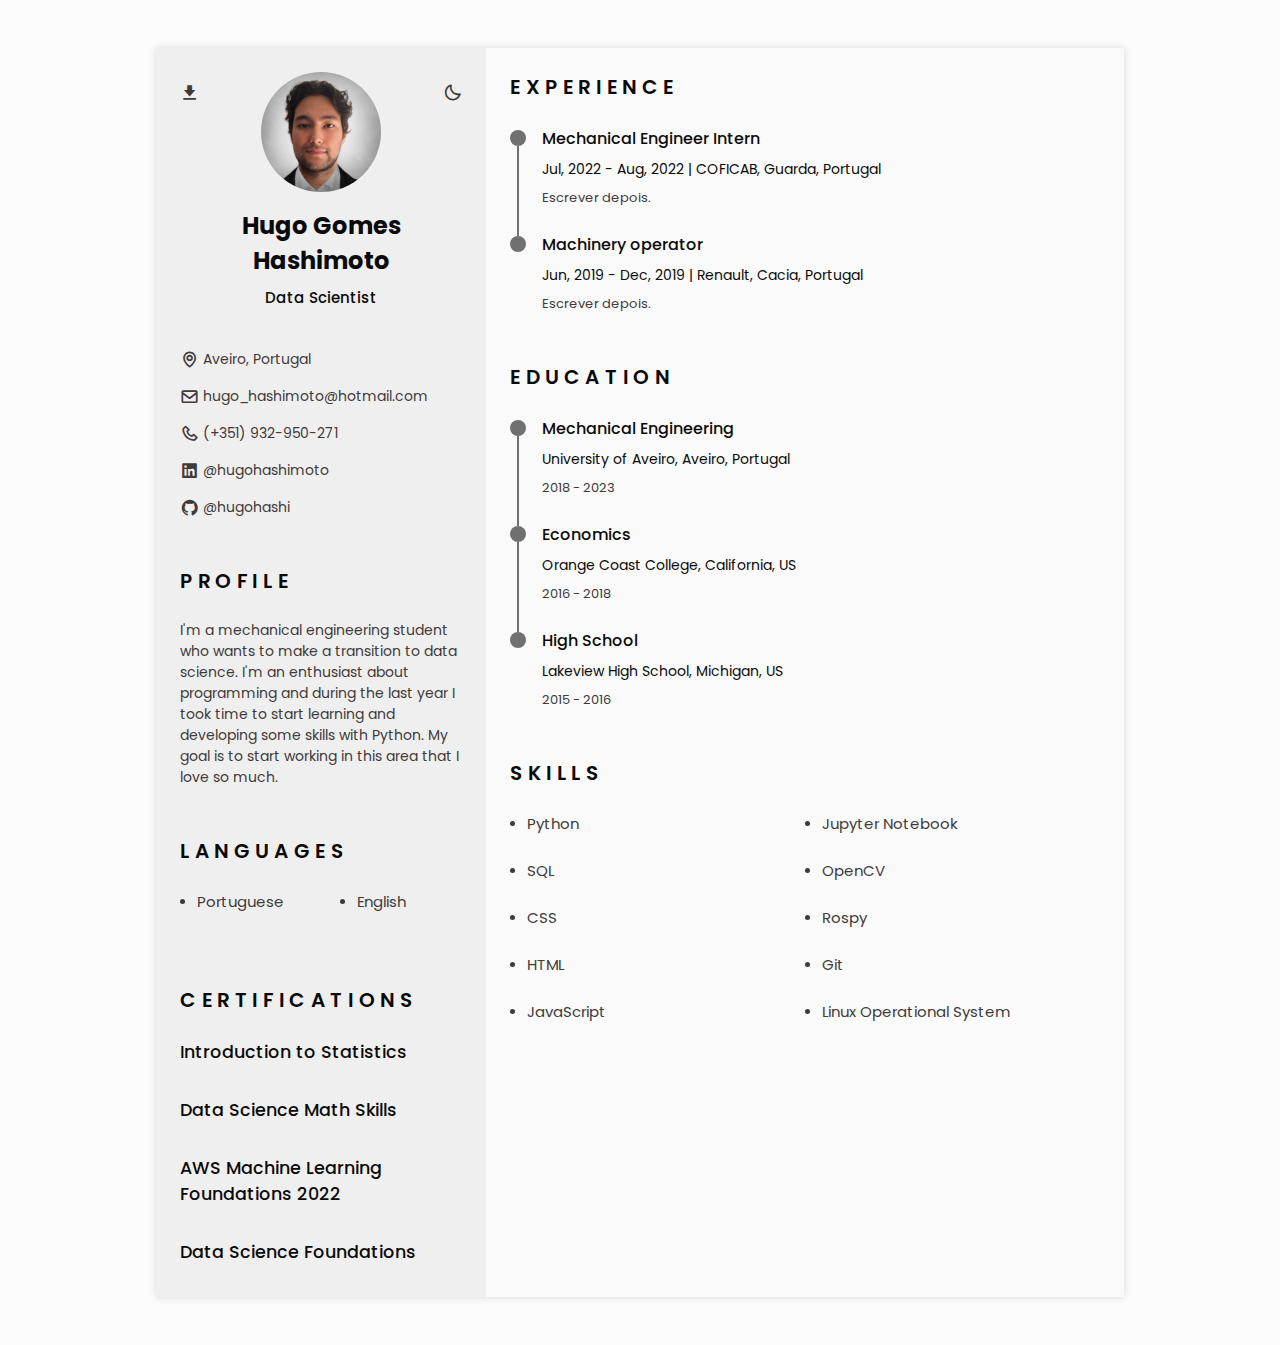
==== index.html @ fda20ef0 "." ====
<!DOCTYPE html>
    <html lang="en">

    <head>
        <meta charset="UTF-8">
        <meta http-equiv="X-UA-Compatible" content="IE=edge">
        <meta name="viewport" content="width=device-width, initial-scale=1.0">
        <title> Currículo Web </title>

        <!-- Icons -->
        <link rel="stylesheet" href="https://cdn.jsdelivr.net/npm/boxicons@latest/css/boxicons.min.css">

        <!-- CSS -->
        <link rel="stylesheet" href="projeto_final.css">

        <!-- Scroll Top -->
        <a href="#" class="scroll_top" id="scroll-top">
            <i class='bx bxs-up-arrow-alt scroll_top_icon'></i>
        </a>
    </head>

    <body>

        <!-- Menu -->
        <header class="l-header" id="header">
            <nav class="nav bd-container">
                <a href="#" class="nav_logo"> Hugo Hashimoto </a>

                <div class="nav_menu" id="nav-menu">
                    <ul class="nav_list">
                        <li class="nav_item">
                            <a href="#home" class="nav_link active-link">
                                <i class='bx bx-home nav_icon'></i> Home
                            </a>
                        </li>

                        <li class="nav_item">
                            <a href="#profile" class="nav_link">
                                <i class='bx bx-user nav_icon'></i> Profile
                            </a>
                        </li>

                        <li class="nav_item">
                            <a href="#certifications" class="nav_link">
                                <i class='bx bx-award nav_icon'></i> Certifications
                            </a>
                        </li>

                        <li class="nav_item">
                            <a href="#experience" class="nav_link">
                                <i class='bx bx-briefcase nav_icon'></i> Experience
                            </a>
                        </li>

                        <li class="nav_item">
                            <a href="#education" class="nav_link">
                                <i class='bx bx-book nav_icon'></i> Education
                            </a>
                        </li>

                        <li class="nav_item">
                            <a href="#skills" class="nav_link">
                                <i class='bx bx-receipt nav_icon'></i> Skills
                            </a>
                        </li>
                    </ul>
                </div>

                <div class="nav_toggle" id="nav-toggle">
                    <i class='bx bx-grid-alt'></i>
                </div>

            </nav>
        </header>

        <main class="main bd-container">

            <!-- Everything in this div will be printed out in the PDF -->
            <div class="resume" id="area-cv">
                <div class="resume_left">

                    <!-- Home -->
                    <section class="home" id="home">
                        <div class="home_container section bd-grid">
                            <div class="home_data bd-grid">
                                <img src="foto_para_curriculo.jpeg" alt="" class="home_img">

                                <h1 class="home_title"> <b> Hugo Gomes Hashimoto </b> </h1>
                                <h3 class="home_profession"> Data Scientist </h3>

                                <!-- Button to generate and download the pdf -->
                                <div>
                                    <a download="" href="Hugo_Hashimoto_CV.pdf" class="home_button-movil"> Download </a>
                                </div>
                            </div>

                            <div class="home_address bd-grid">
                                <span class="home_information">
                                    <i class="bx bx-map home_icon"></i> Aveiro, Portugal
                                </span>

                                <span class="home_information">
                                    <i class="bx bx-envelope home_icon"></i> hugo_hashimoto@hotmail.com
                                </span>

                                <span class="home_information">
                                    <i class="bx bx-phone home_icon"></i> (+351) 932-950-271
                                </span>

                                <div class="social_container bd-grid">
                                    <a href="https://pt.linkedin.com/in/hugohashimoto" target="_blank" class="social_link">
                                        <i class="bx bxl-linkedin-square home_icon"></i> @hugohashimoto
                                    </a>
                                
                                    <a href="https://github.com/hugohashi" target="_blank" class="social_link">
                                        <i class='bx bxl-github home_icon'></i> @hugohashi
                                    </a>
                                </div>
                            </div>
                        </div>

                        <!-- Button to change the theme -->
                        <i class='bx bx-moon change-theme' title="Theme" id="theme-button"></i>

                        <!-- Button to generate and download the pdf -->
                        <i class='bx bxs-download generate-pdf' title="Generate PDF" id="resume-button"></i>
                    </section>

                    <!-- Profile -->
                    <section class="profile section" id="profile">
                        <h2 class="section-title"> Profile </h2>
                        <p class="profile_description"> I'm a mechanical engineering student who wants to make a transition to data science. I'm an enthusiast about programming and during the last year I took time to start learning and developing some skills with Python. My goal is to start working in this area that I love so much. </p>
                    </section>

                    <!-- Languages -->
                    <section class="languages section">
                        <h2 class="section-title"> Languages </h2>

                        <div class="languages_container">
                            <ul class="languages_content bd-grid">

                                <li class="languages_name">
                                    <span class="languages_circle"></span> Portuguese
                                </li>

                                <li class="languages_name">
                                    <span class="languages_circle"></span> English
                                </li>

                            </ul>
                        </div>
                    </section>

                    <!-- Certifications -->
                    <section class="certifications section" id="certifications">
                        <h2 class="section-title"> Certifications </h2>

                        <div class="certification_container bd-grid">
                            <div class="certification_content">
                                <a href="https://www.coursera.org/verify/58YFFW3BQ2H9" target="_blank" class="certification_title"> <h3> Introduction to Statistics </h3>
                                </a>
                            </div>

                            <div class="certification_content">
                                <a href="https://coursera.org/verify/W9L5TCE5L8Y8" target="_blank" class="certification_title"> <h3> Data Science Math Skills </h3>
                                </a>
                            </div>

                            <div class="certification_content">
                                <a href="https://graduation.udacity.com/api/graduation/certificate/9ACMGPGZ/download" target="_blank" class="certification_title"> <h3> AWS Machine Learning Foundations 2022 </h3>
                                </a>
                            </div>

                            <div class="certification_content">
                                <a href="https://verify.mygreatlearning.com/verify/LLTMLAAK" target="_blank" class="certification_title"> <h3> Data Science Foundations </h3>
                                </a>
                            </div>
                        </div>
                    </section>
                </div>

                <div class="resume_right">

                    <!-- Experience -->
                    <section class="experience section" id="experience">
                        <h2 class="section-title"> Experience </h2>

                        <div class="experience_container bd-grid">
                            <div class="experience_content">
                                <div class="experience_time">
                                    <span class="experience_rounder"></span>
                                    <span class="experience_line"></span>
                                </div>
                                <div class="experience_data bd-grid">
                                    <h3 class="experience_title"> Mechanical Engineer Intern </h3>
                                    <span class="experience_company"> Jul, 2022 - Aug, 2022 | COFICAB, Guarda, Portugal </span>
                                    <p class="experience_description"> Escrever depois. </p>
                                </div>
                            </div>

                            <div class="experience_content">
                                <div class="experience_time">
                                    <span class="experience_rounder"></span>
                                    <!-- <span class="experience_line"></span> -->
                                </div>
                                <div class="experience_data bd-grid">
                                    <h3 class="experience_title"> Machinery operator </h3>
                                    <span class="experience_company"> Jun, 2019 - Dec, 2019 | Renault, Cacia, Portugal</span>
                                    <p class="experience_description"> Escrever depois. </p>
                                </div>
                            </div>                            
                        </div>
                    </section>

                    <!-- Education -->
                    <section class="education section" id="education">
                        <h2 class="section-title"> Education </h2>

                        <div class="education_container bd-grid">
                            <div class="education_content">
                                <div class="education_time">
                                    <span class="education_rounder"></span>
                                    <span class="education_line"></span>
                                </div>

                                <div class="education_data bd-grid">
                                    <h3 class="education_title"> Mechanical Engineering </h3>
                                    <span class="education_studies"> University of Aveiro, Aveiro, Portugal</span>
                                    <span class="education_year"> 2018 - 2023</span>
                                </div>
                            </div>

                            <div class="education_content">
                                <div class="education_time">
                                    <span class="education_rounder"></span>
                                    <span class="education_line"></span>
                                </div>

                                <div class="education_data bd-grid">
                                    <h3 class="education_title"> Economics </h3>
                                    <span class="education_studies"> Orange Coast College, California, US</span>
                                    <span class="education_year"> 2016 - 2018</span>
                                </div>
                            </div>

                            <div class="education_content">
                                <div class="education_time">
                                    <span class="education_rounder"></span>
                                    <!-- <span class="education_line"></span> -->
                                </div>

                                <div class="education_data bd-grid">
                                    <h3 class="education_title"> High School</h3>
                                    <span class="education_studies"> Lakeview High School, Michigan, US</span>
                                    <span class="education_year"> 2015 - 2016</span>
                                </div>
                            </div>
                        </div>
                    </section>

                    <!-- Skills -->
                    <section class="skills section" id="skills">
                        <h2 class="section-title"> Skills </h2>

                        <div class="skills_content bd-grid">
                            <ul class="skills_data">

                                <li class="skills_name">
                                    <span class="skills_circle"></span> Python
                                </li>

                                <li class="skills_name">
                                    <span class="skills_circle"></span> SQL
                                </li>

                                <li class="skills_name">
                                    <span class="skills_circle"></span> CSS
                                </li>

                                <li class="skills_name">
                                    <span class="skills_circle"></span> HTML
                                </li>

                                <li class="skills_name">
                                    <span class="skills_circle"></span> JavaScript
                                </li>
                            </ul>

                            <ul class="skills_data">
                                <li class="skills_name">
                                    <span class="skills_circle"></span> Jupyter Notebook
                                </li>

                                <li class="skills_name">
                                    <span class="skills_circle"></span> OpenCV
                                </li>

                                <li class="skills_name">
                                    <span class="skills_circle"></span> Rospy
                                </li>

                                <li class="skills_name">
                                    <span class="skills_circle"></span> Git
                                </li>

                                <li class="skills_name">
                                    <span class="skills_circle"></span> Linux Operational System
                                </li>
                            </ul>
                        </div>
                    </section>                    
                </div>
            </div>        
        </main>
                <!-- HTML2PDF -->
                <script src="html2pdf.js"></script>

                <!-- JavaScript -->
                <script src = "projeto_final.js"> </script>
    </body>
</html>
---- projeto_final.css ----
/* Google fonts */
@import url('https://fonts.googleapis.com/css2?family=Poppins:wght@400;500;600&display=swap');

/* CSS variables */
:root {
  --header-height: 3rem;

  /* Colors */
  --title-color: #0B0A0A;
  --text-color: #403A3A;
  --text-color-light: #707070;
  --container-color: #FAFAFA;
  --container-color-alt: #F0EFEF;
  --body-color: #FCFCFC;

  /* Font and size */
  --body-font: 'Poppins', sans-serif;
  --h1-font-size: 1.5rem;
  --h2-font-size: 1.25rem;
  --h3-font-size: 1rem;
  --normal-font-size: .938rem;
  --small-font-size: .875rem;
  --smaller-font-size: .813rem;

  /* Font weight */
  --font-medium: 500;
  --font-semi-bold: 600;

  /* Margins */
  --mb-1: .5rem;
  --mb-2: 1rem;
  --mb-3: 1.5rem;

  /* z index */
  --z-tooltip: 10;
  --z-fixed: 100;
}

/* Base */
*,::before,::after{
  box-sizing: border-box;
}

html{
  scroll-behavior: smooth;
}

/* Dark theme */
body.dark-theme{
  --title-color: #f2f2f2;
  --text-color: #bfbfbf;
  --container-color: #212121;
  --container-color-alt: #181616;
  --body-color: #2b2b2b;
}

/* Button dark/light */
.change-theme{
  position: absolute;
  right: 0;
  top: 2.2rem;
  display: flex;
  color: var(--text-color);
  font-size: 1.2rem;
  cursor: pointer;
}

/* Font size variables to scale cv */
body.scale-cv{
  --h1-font-size: .938rem;
  --h2-font-size: .938rem;
  --h3-font-size: .875rem;
  --normal-font-size: .813rem;
  --small-font-size: .75rem;
  --smaller-font-size: .688rem;
}

/* Generate PDF button */
.generate-pdf{
  display: none;
  position: absolute;
  top: 2.2rem;
  left: 0;
  font-size: 1.2rem;
  color: var(--text-color);
  cursor: pointer;
}

.generate-pdf:hover{
  color: var(--title-color);
}

/* Classes modified to reduce size and print on A4 sheet */
.scale-cv .change-theme, .scale-cv .generate-pdf{
  display: none;
}

.scale-cv .bd-container{
  max-width: 595px;
}

.scale-cv .section{
  padding: 1.5rem 0 0.8rem;
}

.scale-cv .section-title{
  margin-bottom: .75rem;
}

.scale-cv .resume_left, .scale-cv .resume_right{
  padding: 0 1rem;
}

.scale-cv .home_img{
  width: 90px;
  height: 90px;
}

.scale-cv .home_container{
  gap: 1.5rem;
}

.scale-cv .home_data{
  gap: .25rem;
}

.scale-cv .home_address, .scale-cv .social_container{
  gap: .75rem;
}

.scale-cv .home_icon, .scale-cv .social_icon, .scale-cv{
  font-size: 1rem;
}

.scale-cv .education_container, .scale-cv .experience_container, .scale-cv .certification_container{
  gap: 1rem;
}

.scale-cv .education_time, .scale-cv .experience_time{
  padding-right: .5rem;
}

.scale-cv .education_rounder, .scale-cv .experience_rounder{
  width: 11px;
  height: 11px;
  margin-top: .22rem;
}

.scale-cv .education_line, .scale-cv .experience_line{
  width: 1px;
  height: 110%;
  transform: translate(5px, 0);
}

.scale-cv .education_data, .scale-cv .experience_data{
  gap: .25rem;
}

.scale-cv .skills_name{
  margin-bottom: var(--mb-1);
}

body{
  margin: 0 0 var(--header-height) 0;
  padding: 0;
  font-family: var(--body-font);
  font-size: var(--normal-font-size);
  background-color: var(--body-color);
  color: var(--text-color);
}

h1, h2, h3, ul, p{
  margin: 0;
}

h1, h2, h3{
  color: var(--title-color);
  font-weight: var(--font-medium);
}

ul{
  padding: 0;
  list-style: none;
}

a{
  text-decoration: none;
}

img{
  max-width: 100%;
  height: auto;
}

/* Classes */
.section{
  padding: 1.5rem 0;
}

.section-title{
  font-size: var(--h2-font-size);
  color: var(--title-color);
  font-weight: var(--font-semi-bold);
  text-transform: uppercase;
  letter-spacing: .35rem;
  text-align: center;
  margin-bottom: var(--mb-3);
}

/* Layout */
.bd-container{
  max-width: 968px;
  width: calc(100% - 3rem);
  margin-left: var(--mb-3);
  margin-right: var(--mb-3);
}

.bd-grid{
  display: grid;
  gap: 1.5rem;
}

.l-header{
  width: 100%;
  position: fixed;
  bottom: 0;
  left: 0;
  z-index: var(--z-fixed);
  background-color: var(--body-color);
  box-shadow: 0 -1px 4 px rgba(0, 0, 0, .1);
  transition: .3s;
}

/* Nav */
.nav{
  height: var(--header-height);
  display: flex;
  justify-content: space-between;
  align-items: center;
}

@media screen and (max-width: 960px){
  .nav_menu{
    position: fixed;
    bottom: -100%;
    left: 0;
    width: 100%;
    padding: 2rem 1.5rem;
    background-color: var(--body-color);
    box-shadow: 0 1px 4px rgba(0, 0, 0, .1);
    border-radius: 1rem 1rem 0 0;
    z-index: var(--z-fixed);
    transition: .35s;
  }  
}

.nav_logo, .nav_toggle{
  color: var(--title-color);
  font-weight: var(--font-medium);
}

.nav_toggle{
  font-size: 1.2rem;
  cursor: pointer;
}

.nav_item{
  text-align: center;
}

.nav_list{
  display: grid;
  grid-template-columns: repeat(3, 1fr);
  gap: 2rem;
}

.nav_link{
  display: flex;
  flex-direction: column;
  font-size: var(--smaller-font-size);
  color: var(--text-color-light);
  font-weight: var(--font-medium);
}

.nav_link:hover{
  color: var(--title-color);
}

.nav_icon{
  font-size: 1.2rem;
  margin-bottom: var(--mb-1);
}

/* Show menu */
.show-menu{
  bottom: var(--header-height);
}

/* Active menu link */
.active-link{
  color: var(--title-color);
}

/* HOME */
.home{
  position: relative;
}

.home_container{
  gap: 3rem;
}

.home_data{
  gap: .5rem;
  text-align: center;
}

.home_img{
  width: 120px;
  height: 120px;
  border-radius: 50%;
  justify-self: center;
  margin-bottom: var(--mb-1);
}

.home_title{
  font-size: var(--h1-font-size);
}

.home_profession{
  font-size: var(--normal-font-size);
  margin-bottom: var(--mb-1);
}

.home_address{
  gap: 1rem;
}

.home_information{
  display: flex;
  align-items: center;
  font-size: var(--small-font-size);
}

.home_icon{
  font-size: 1.2rem;
  margin-right: .25rem;
}

.home_button-movil{
  display: inline-block;
  border: 2px solid var(--text-color);
  color: var(--title-color);
  padding: 1rem 2rem;
  border-radius: .25rem;
  transition: .3s;
  font-weight: var(--font-medium);
  margin-top: var(--mb-3);
}

.home_button-movil:hover{
  background-color: var(--text-color);
  color: var(--container-color);
}

/* Social */
.social_container{
  grid-template-columns: max-content;
  gap: 1rem;
}

.social_icon{
  font-size: 1.2rem;
  margin-right: .25rem;
}

.social_link{
  display: inline-flex;
  align-items: center;
  font-size: var(--small-font-size);
  color: var(--text-color);
}

.social_link:hover{
  color: var(--title-color);
}

/* Profile */
.profile_description{
  text-align: center;
  font-size: var(--small-font-size);
}

/* Certifications */
.certification_title{
  font-size: var(--normal-font-size);
  margin-bottom: var(--mb-1);
  text-align: center;
  display: inline-flex;
  word-break: break-word;
  align-items: center;
  color: var(--text-color);
}

.certification_title:hover{
  color: var(--title-color);
}

/* Education and Experience */
.education_content, .experience_content{
  display: flex;
}

.education_time, .experience_time{
  padding-right: 1rem
}

.education_rounder, .experience_rounder{
  position: relative;
  display: block;
  width: 16px;
  height: 16px;
  background-color: var(--text-color-light);
  border-radius: 50%;
  margin-top: .25rem;
}

.education_line, .experience_line{
  display: block;
  width: 2px;
  height: 110%;
  background-color: var(--text-color-light);
  transform: translate(7px, 0);
}

.education_data, .experience_data{
  gap: .5rem;
}

.education_title, .experience_title{
  font-size: var(--h3-font-size);
}

.education_studies, .experience_company{
  font-size: var(--small-font-size);
  color: var(--title-color);
}

.education_year, .experience_description{
  font-size: var(--smaller-font-size);
}

/* Skills and Languages */
.skills_content, .languages_content{
  grid-template-columns: repeat(2, 1fr);
}

.skills_content, .languages_content{
  gap: 0;
}

.skills_name, .languages_name{
  display: flex;
  align-items: center;
  margin-bottom: var(--mb-3);
}

.skills_circle, .languages_circle{
  display: inline-block;
  width: 5px;
  height: 5px;
  background-color: var(--text-color);
  border-radius: 50%;
  margin-right: .75rem;
  font-size: var(--small-font-size)
}

/* Scroll top */
.scroll_top{
  position: fixed;
  right: 1rem;
  bottom: -20%;
  display: flex;
  justify-content: center;
  align-items: center;
  padding: .3rem;
  background-color: var(--container-color-alt);
  border-radius: .4rem;
  z-index: var(--z-tooltip);
  transition: 3s;
  visibility: hidden;
}

.scroll_top_icon{
  color: var(--text-color);
  font-size: 1.2rem;
}

.show-scroll{
  visibility: visible;
  bottom: 5rem;
}

/* Vizualization */
/* For small devices, menu with two columns */
@media screen and (max-width: 320px){
  .nav_list{
    grid-template-columns: repeat(2, 1fr);
    gap: 1rem .5rem;
  }
}

/* For large screens */
@media screen and (min-width: 968px){
  body{
    margin: 3rem 0;
  }

  .bd-container{
    margin-left: auto;
    margin-right: auto;
  }

  .l-header, .scroll_top{
    display: none;
  }

  .resume{
    display: grid;
    grid-template-columns: .5fr 1fr;
    background-color: var(--container-color);
    box-shadow: 0 0 8px rgba(13, 12, 12, .15);
  }

  .resume_left{
    background-color: var(--container-color-alt);
  }

  .resume_left, .resume_right{
    padding: 0 1.5rem;
  }

  .generate-pdf{
    display: inline-block;
  }

  .section-title, .profile_description, .certification_title{
    text-align: initial;
  }

  .home_container{
    gap: 1.5rem; 
  }

  .home_button-movil{
    display: none;
  }

  .languages_content{
    grid-template-columns: repeat(3, max-content);
    column-gap: 3.5rem;
  }
}
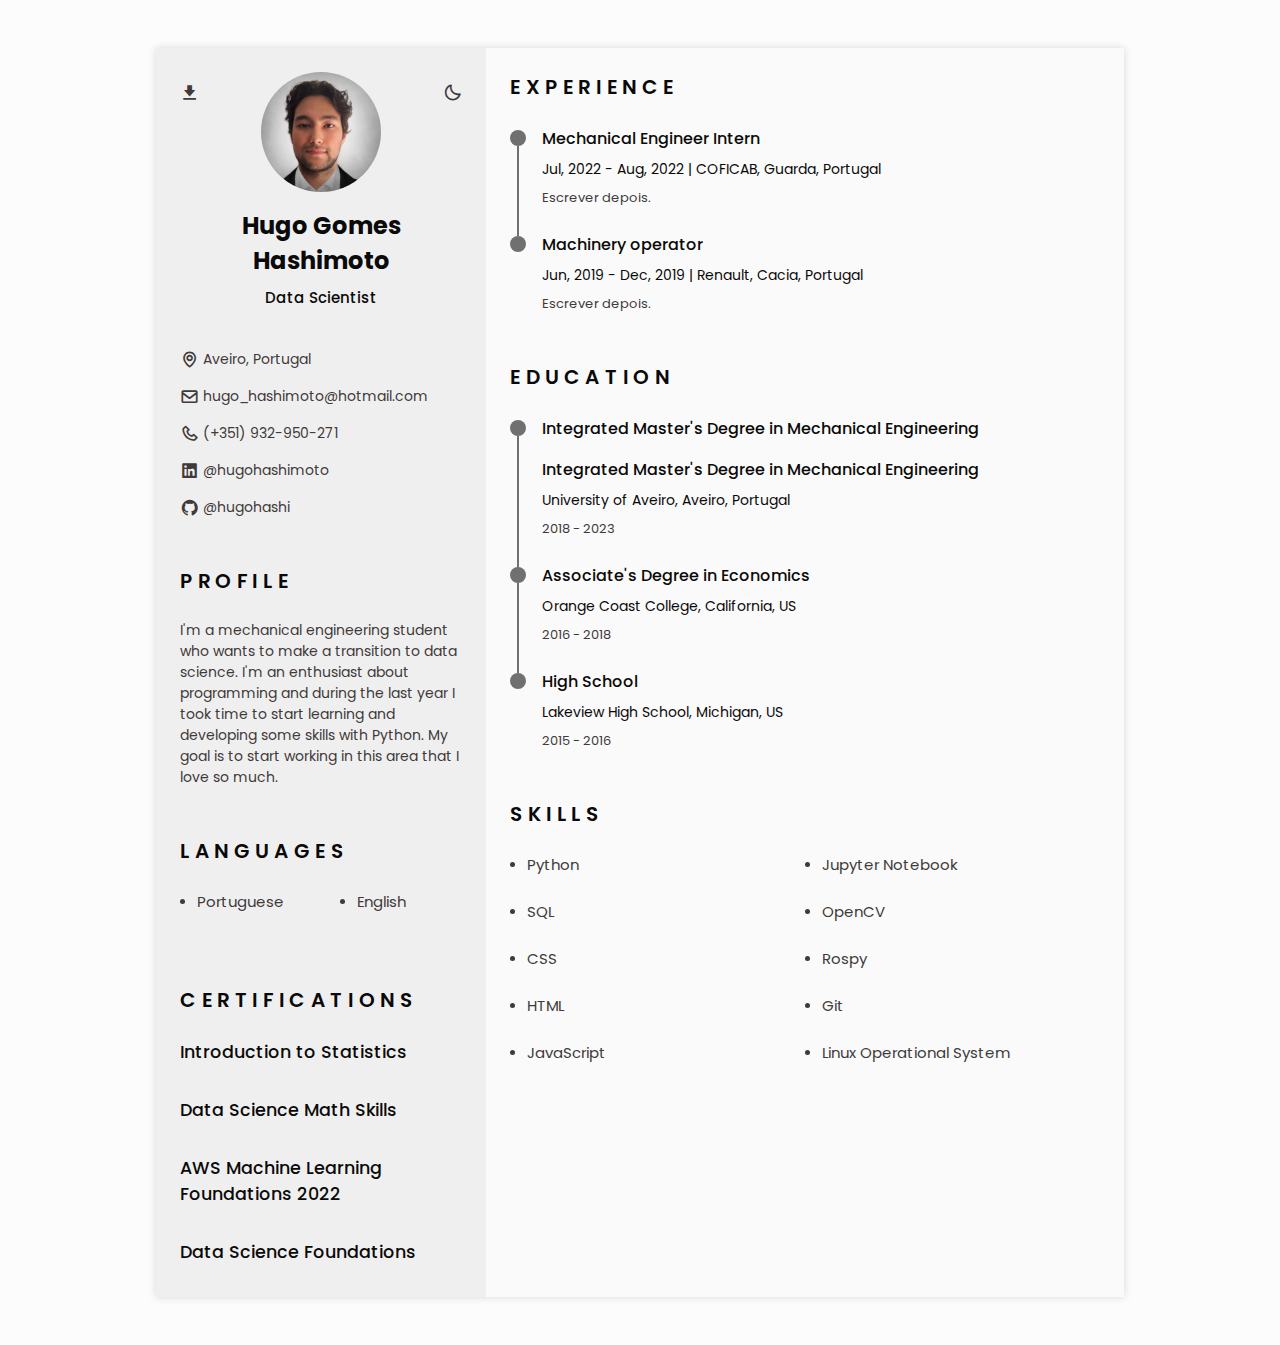
==== commit 120bb0ab: "." ====
--- a/index.html
+++ b/index.html
@@ -224,7 +224,9 @@
                                 </div>
 
                                 <div class="education_data bd-grid">
-                                    <h3 class="education_title"> Mechanical Engineering </h3>
+                                    <a href="https://www.ua.pt/pt/c/482/p" target="_blank" class="certification_title"> <h3 class="education_title"> Integrated Master's Degree in Mechanical Engineering </h3>
+                                    </a>
+                                    <h3 class="education_title"> Integrated Master's Degree in Mechanical Engineering </h3>
                                     <span class="education_studies"> University of Aveiro, Aveiro, Portugal</span>
                                     <span class="education_year"> 2018 - 2023</span>
                                 </div>
@@ -237,7 +239,7 @@
                                 </div>
 
                                 <div class="education_data bd-grid">
-                                    <h3 class="education_title"> Economics </h3>
+                                    <h3 class="education_title"> Associate's Degree in Economics </h3>
                                     <span class="education_studies"> Orange Coast College, California, US</span>
                                     <span class="education_year"> 2016 - 2018</span>
                                 </div>
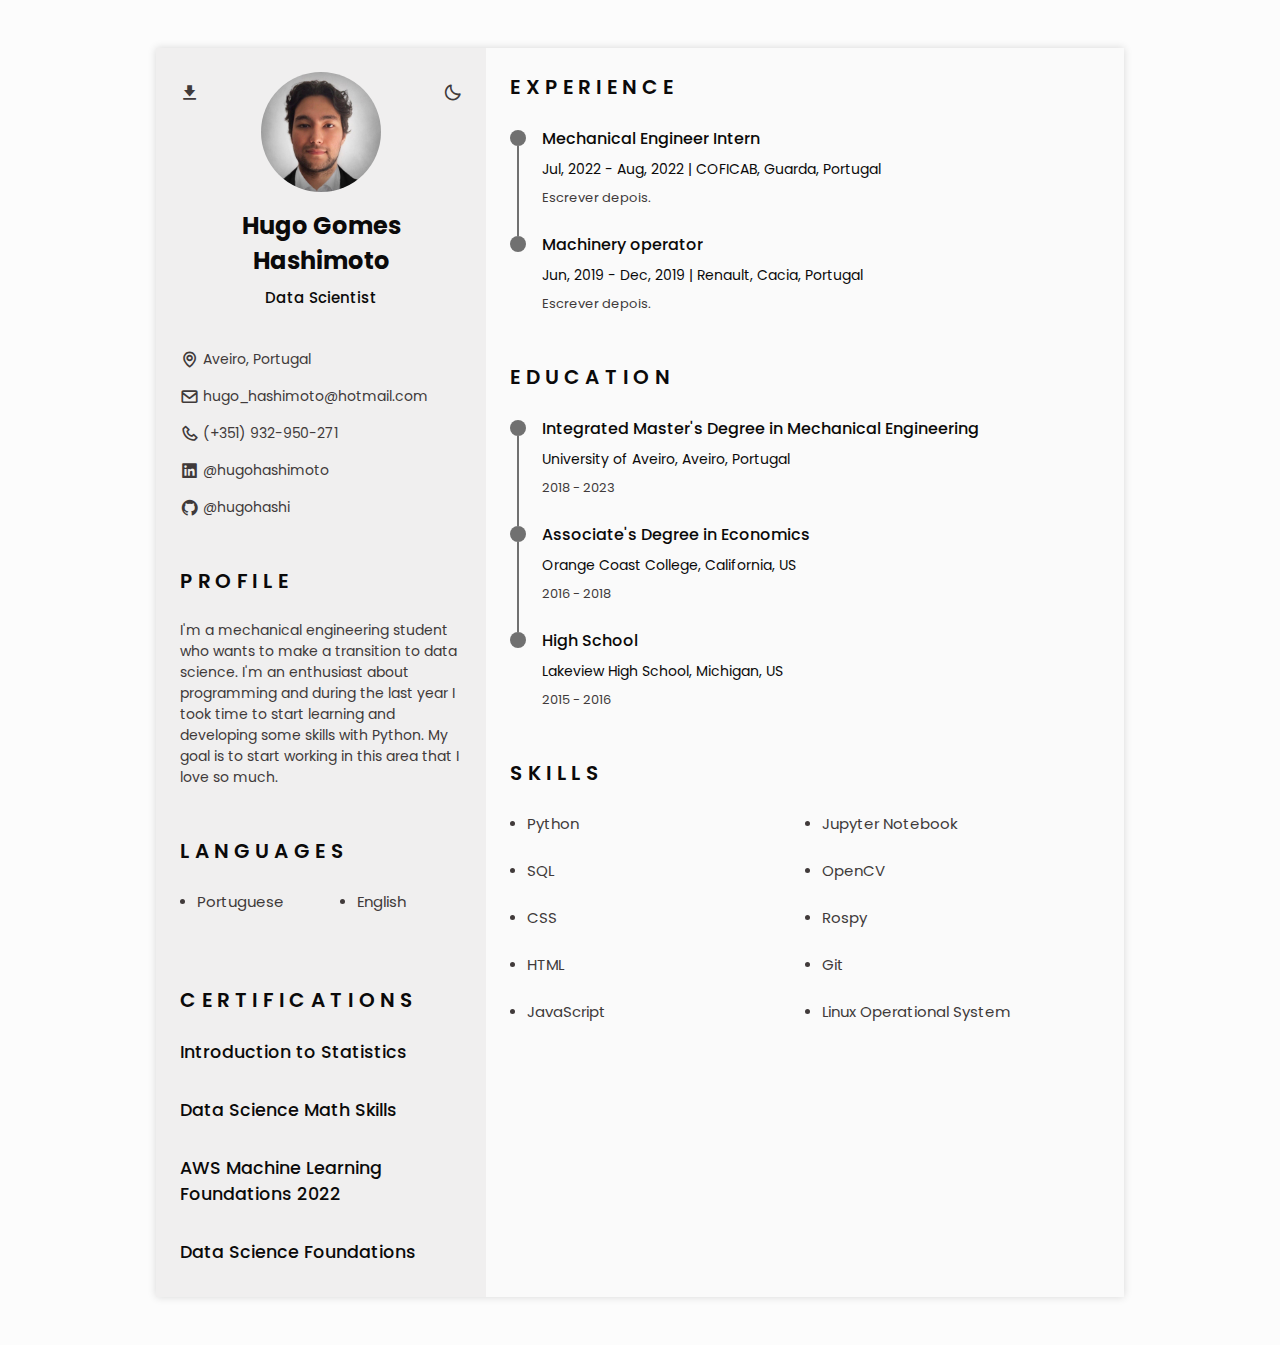
==== commit 55f6148b: "mec eng ua website" ====
--- a/index.html
+++ b/index.html
@@ -224,9 +224,8 @@
                                 </div>
 
                                 <div class="education_data bd-grid">
-                                    <a href="https://www.ua.pt/pt/c/482/p" target="_blank" class="certification_title"> <h3 class="education_title"> Integrated Master's Degree in Mechanical Engineering </h3>
+                                    <a href="https://www.ua.pt/pt/c/482/p" target="_blank"> <h3 class="education_title"> Integrated Master's Degree in Mechanical Engineering </h3>
                                     </a>
-                                    <h3 class="education_title"> Integrated Master's Degree in Mechanical Engineering </h3>
                                     <span class="education_studies"> University of Aveiro, Aveiro, Portugal</span>
                                     <span class="education_year"> 2018 - 2023</span>
                                 </div>
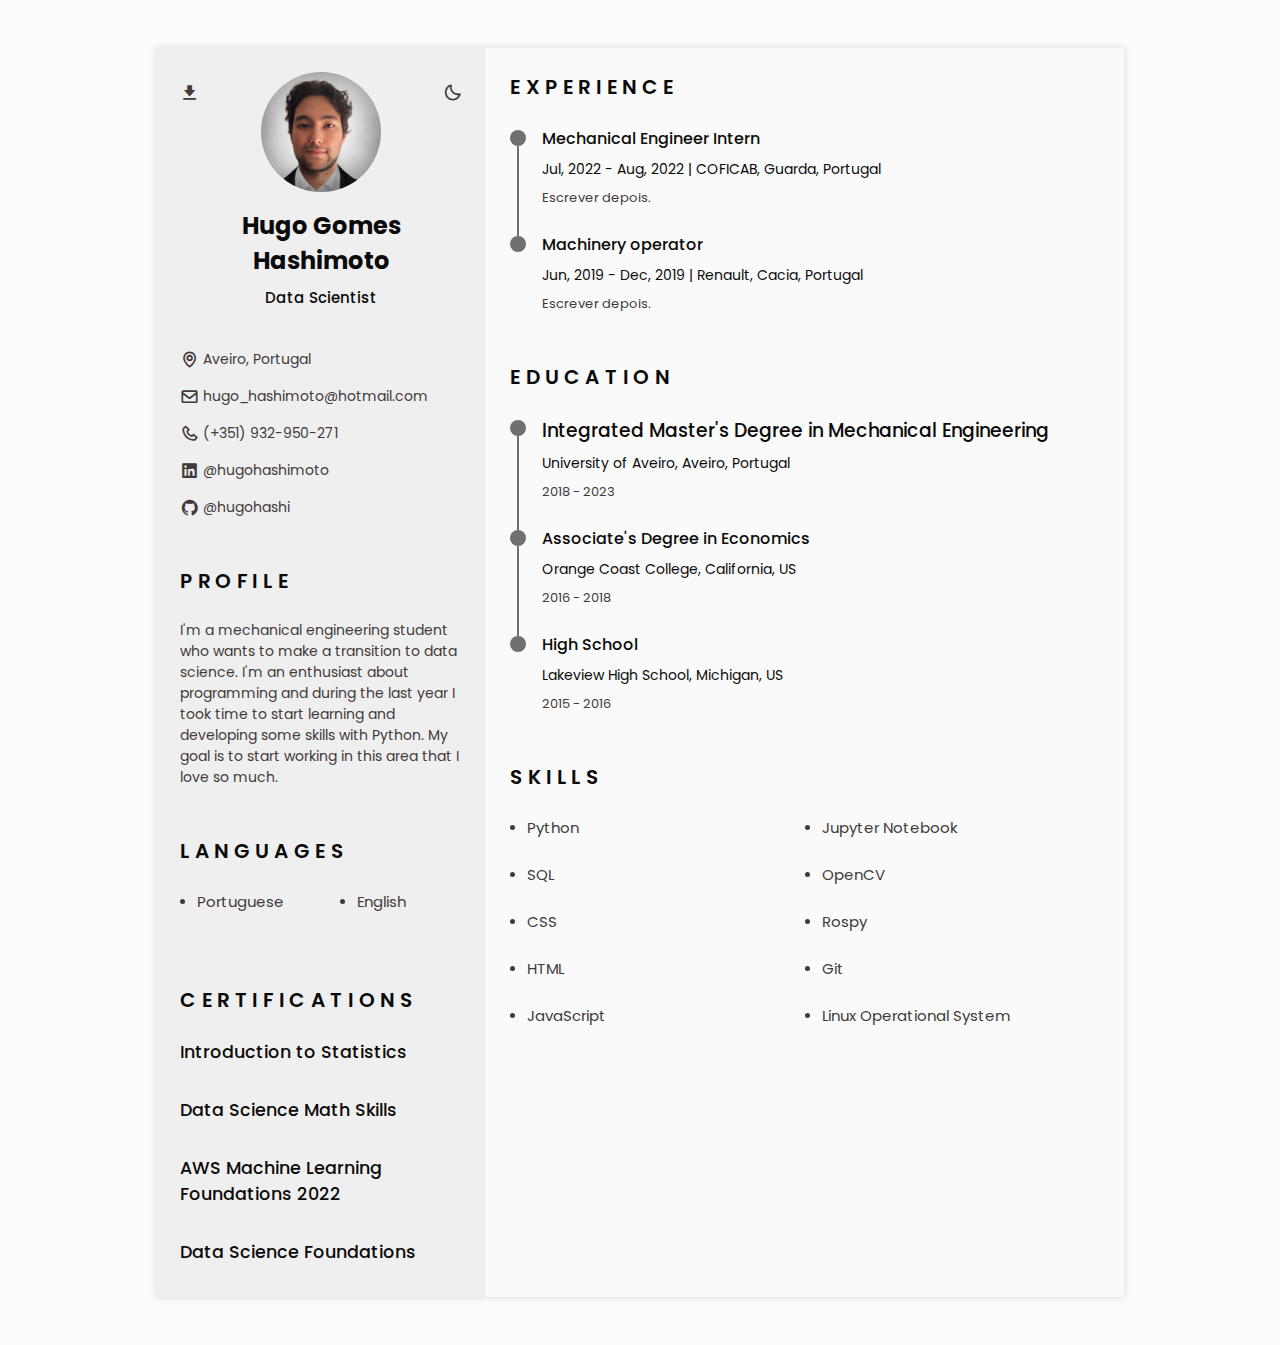
==== commit 30a65327: "." ====
--- a/index.html
+++ b/index.html
@@ -224,7 +224,7 @@
                                 </div>
 
                                 <div class="education_data bd-grid">
-                                    <a href="https://www.ua.pt/pt/c/482/p" target="_blank"> <h3 class="education_title"> Integrated Master's Degree in Mechanical Engineering </h3>
+                                    <a href="https://www.ua.pt/pt/c/482/p" target="_blank" class="education_title"><h3> Integrated Master's Degree in Mechanical Engineering </h3>
                                     </a>
                                     <span class="education_studies"> University of Aveiro, Aveiro, Portugal</span>
                                     <span class="education_year"> 2018 - 2023</span>
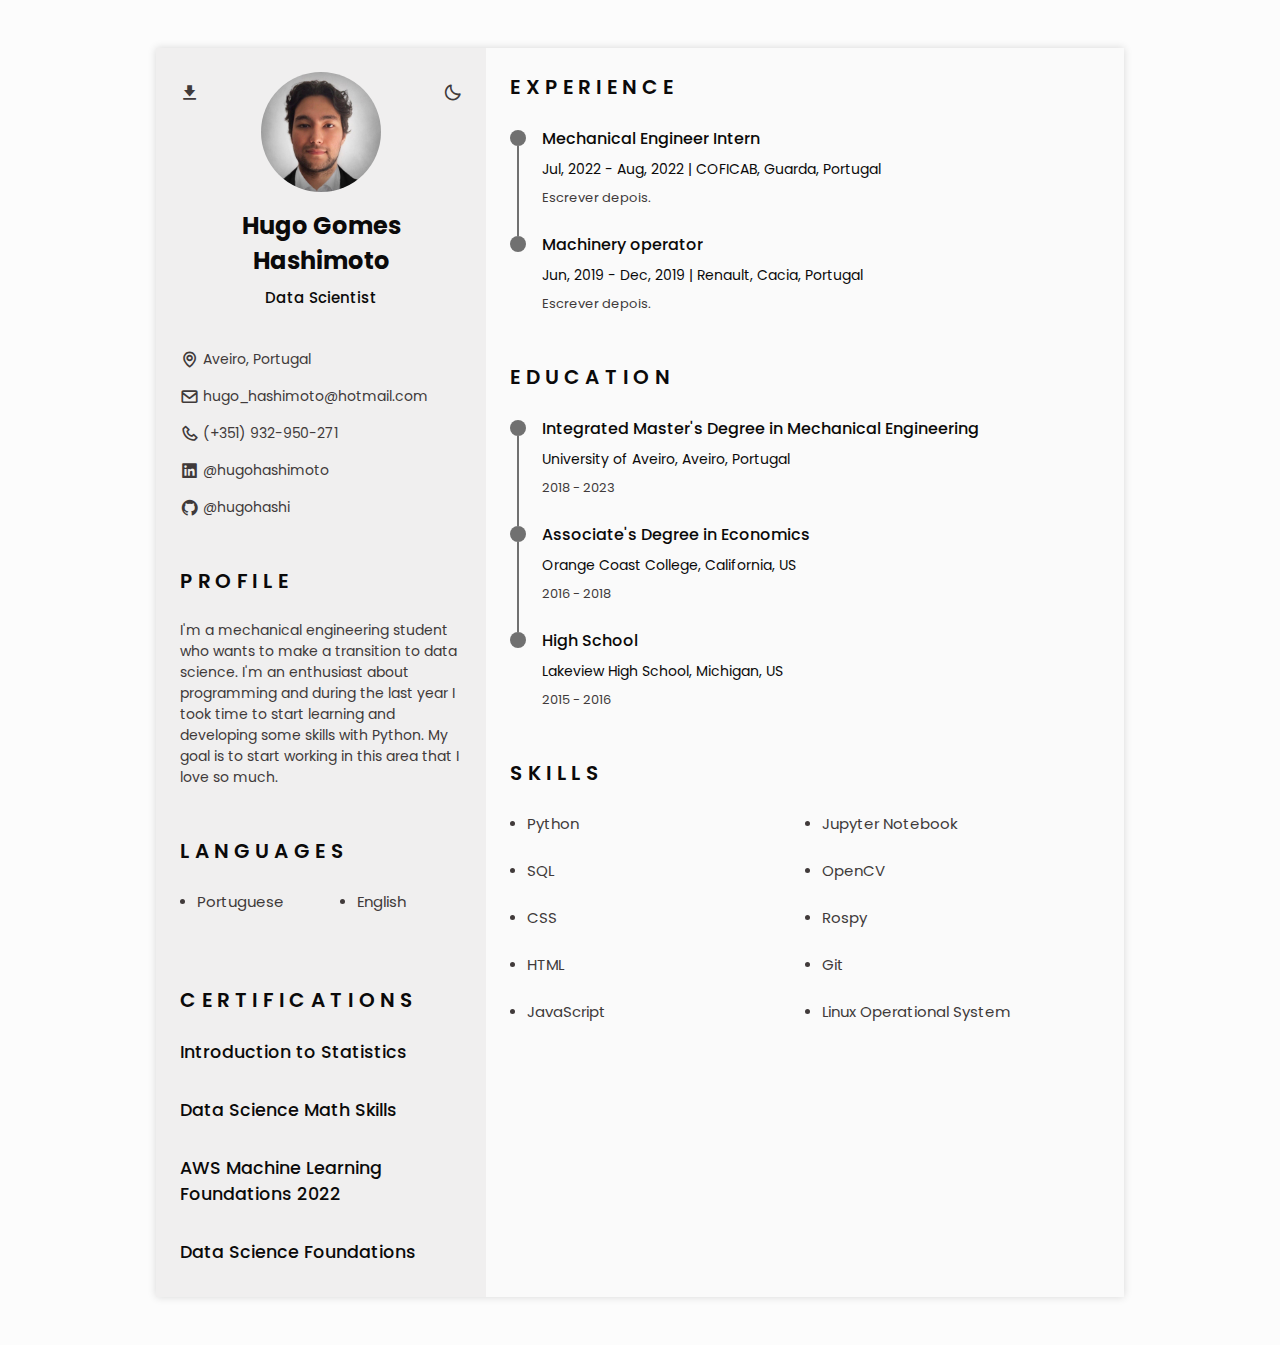
==== commit 7f27b268: "link university web site into education" ====
--- a/index.html
+++ b/index.html
@@ -224,7 +224,7 @@
                                 </div>
 
                                 <div class="education_data bd-grid">
-                                    <a href="https://www.ua.pt/pt/c/482/p" target="_blank" class="education_title"><h3> Integrated Master's Degree in Mechanical Engineering </h3>
+                                    <a href="https://www.ua.pt/pt/c/30/p" target="_blank"><h3 class="education_title"> Integrated Master's Degree in Mechanical Engineering </h3>
                                     </a>
                                     <span class="education_studies"> University of Aveiro, Aveiro, Portugal</span>
                                     <span class="education_year"> 2018 - 2023</span>
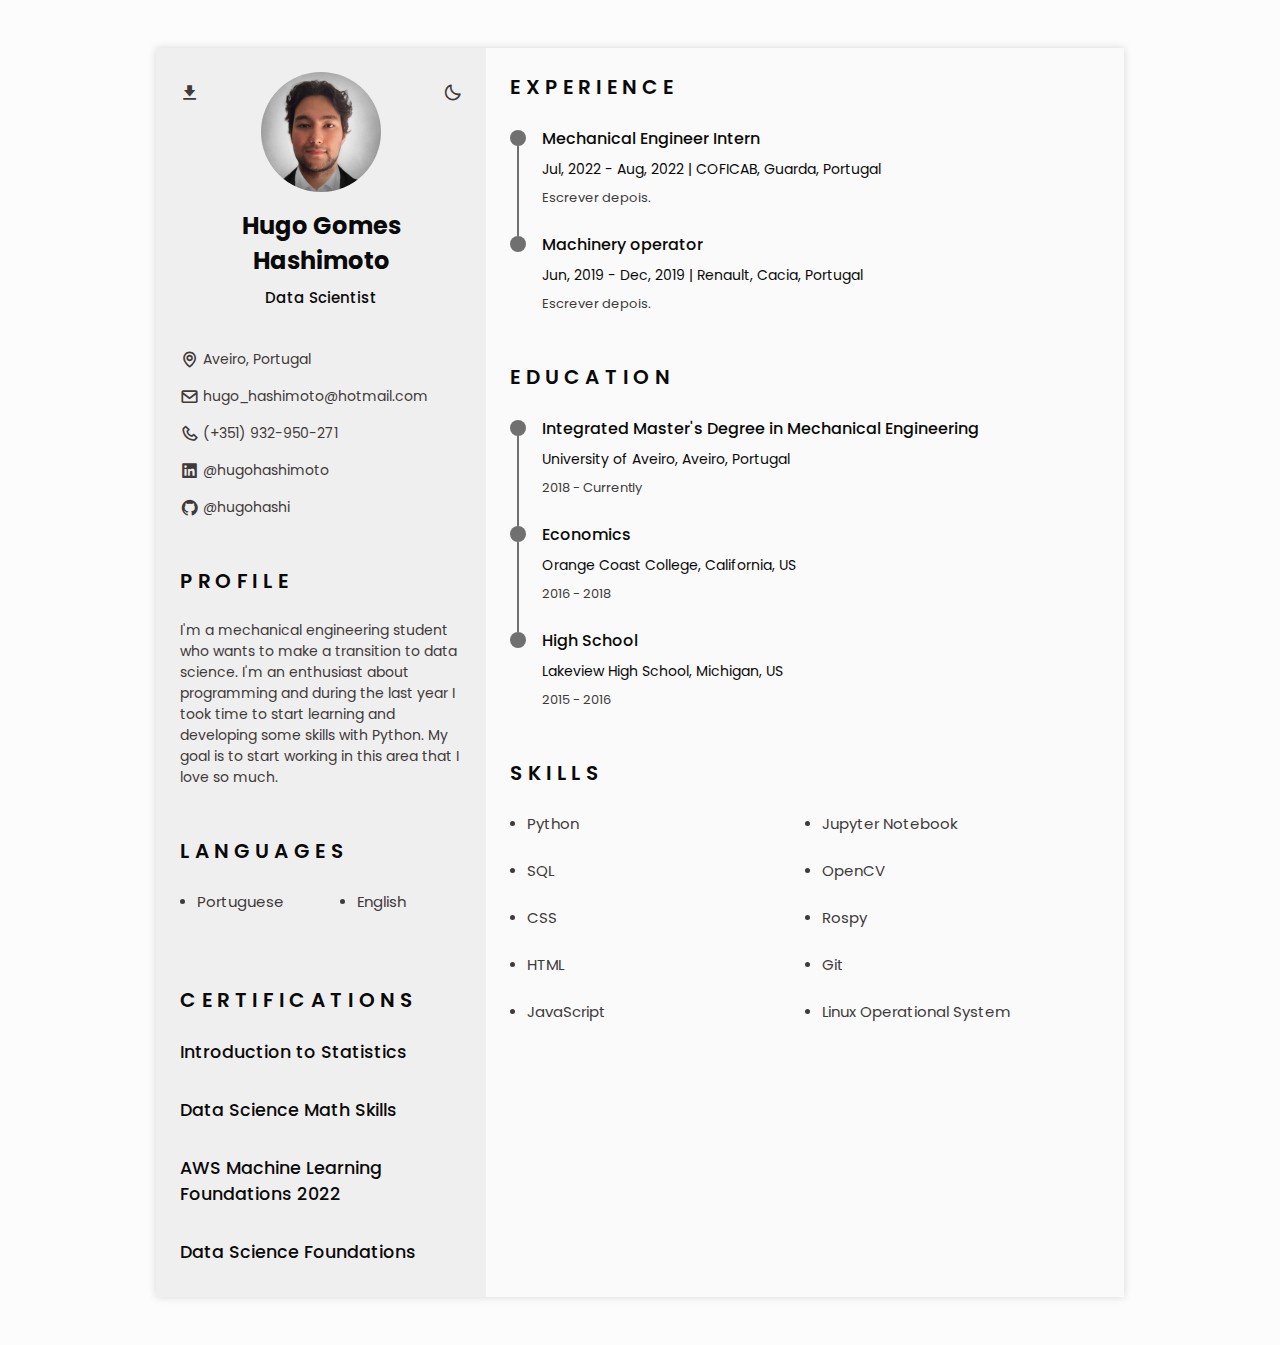
==== commit 10889879: "." ====
--- a/index.html
+++ b/index.html
@@ -224,10 +224,10 @@
                                 </div>
 
                                 <div class="education_data bd-grid">
-                                    <a href="https://www.ua.pt/pt/c/30/p" target="_blank"><h3 class="education_title"> Integrated Master's Degree in Mechanical Engineering </h3>
+                                    <a href="https://www.ua.pt/pt/c/30/p" target="_blank"> <h3 class="education_title"> Integrated Master's Degree in Mechanical Engineering </h3>
                                     </a>
                                     <span class="education_studies"> University of Aveiro, Aveiro, Portugal</span>
-                                    <span class="education_year"> 2018 - 2023</span>
+                                    <span class="education_year"> 2018 - Currently </span>
                                 </div>
                             </div>
 
@@ -238,9 +238,10 @@
                                 </div>
 
                                 <div class="education_data bd-grid">
-                                    <h3 class="education_title"> Associate's Degree in Economics </h3>
-                                    <span class="education_studies"> Orange Coast College, California, US</span>
-                                    <span class="education_year"> 2016 - 2018</span>
+                                    <a href="https://orangecoastcollege.edu/" target="_blank"> <h3 class="education_title"> Economics </h3>
+                                    </a>
+                                    <span class="education_studies"> Orange Coast College, California, US </span>
+                                    <span class="education_year"> 2016 - 2018 </span>
                                 </div>
                             </div>
 
@@ -251,9 +252,10 @@
                                 </div>
 
                                 <div class="education_data bd-grid">
-                                    <h3 class="education_title"> High School</h3>
-                                    <span class="education_studies"> Lakeview High School, Michigan, US</span>
-                                    <span class="education_year"> 2015 - 2016</span>
+                                    <a href="https://www.lakeviewspartans.org/LHS" target="_blank"> <h3 class="education_title"> High School </h3>
+                                    </a>
+                                    <span class="education_studies"> Lakeview High School, Michigan, US </span>
+                                    <span class="education_year"> 2015 - 2016 </span>
                                 </div>
                             </div>
                         </div>
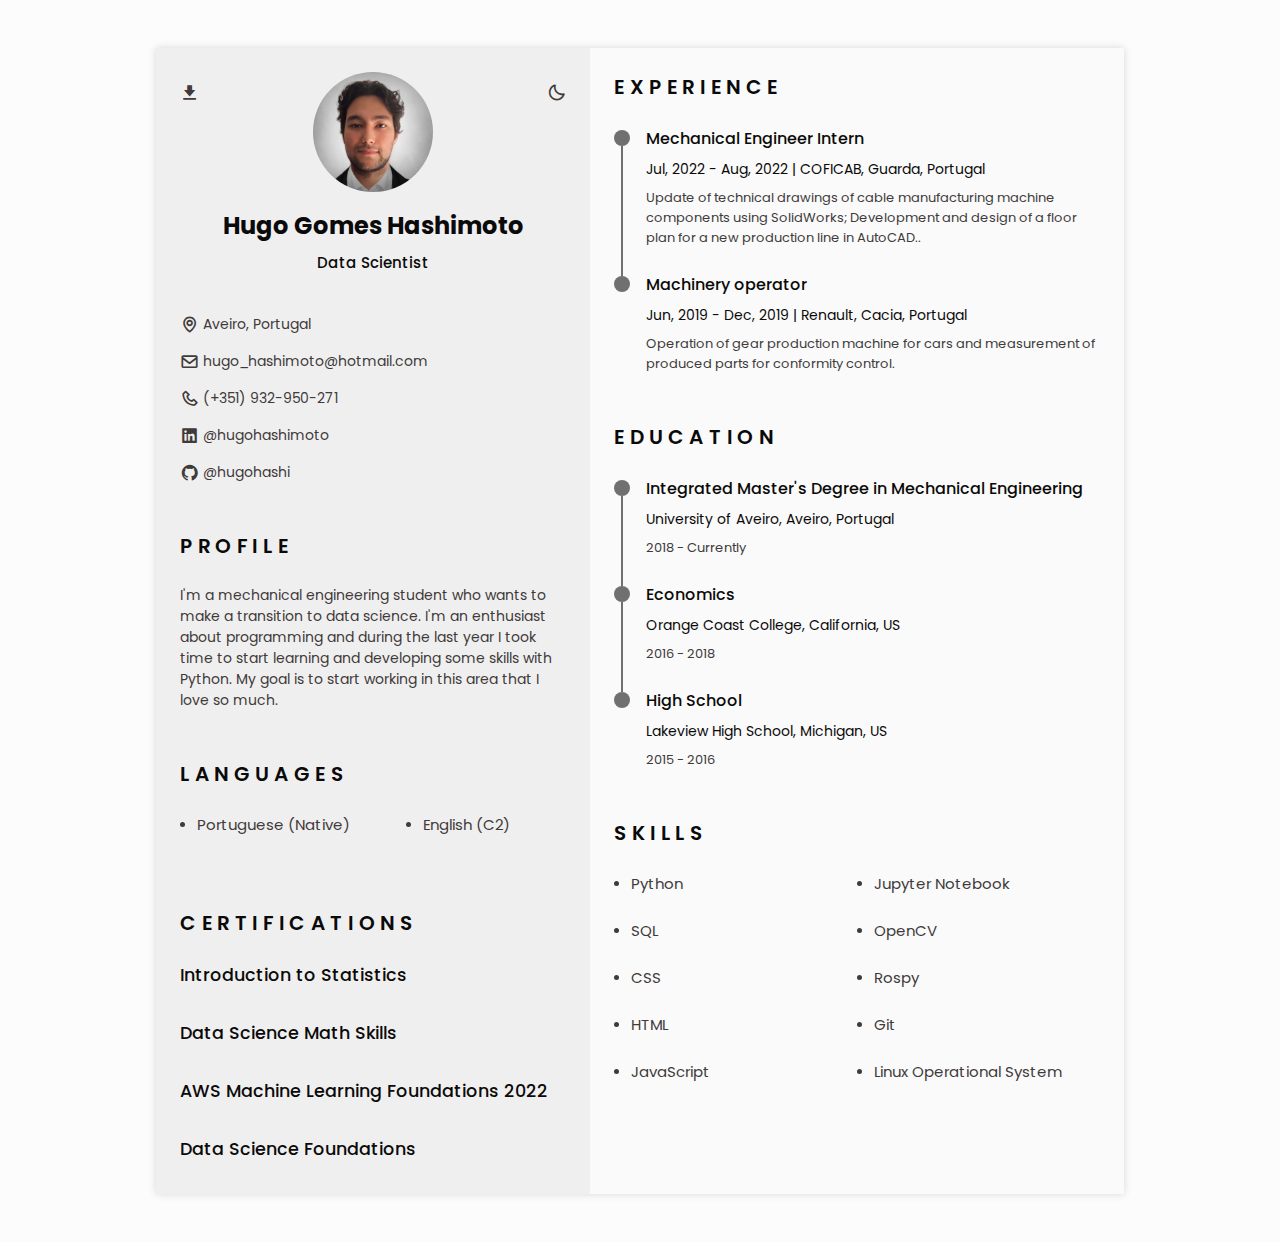
==== commit 726f700c: "added description of previous jobs" ====
--- a/index.html
+++ b/index.html
@@ -140,11 +140,11 @@
                             <ul class="languages_content bd-grid">
 
                                 <li class="languages_name">
-                                    <span class="languages_circle"></span> Portuguese
+                                    <span class="languages_circle"></span> Portuguese (Native)
                                 </li>
 
                                 <li class="languages_name">
-                                    <span class="languages_circle"></span> English
+                                    <span class="languages_circle"></span> English (C2)
                                 </li>
 
                             </ul>
@@ -194,7 +194,8 @@
                                 <div class="experience_data bd-grid">
                                     <h3 class="experience_title"> Mechanical Engineer Intern </h3>
                                     <span class="experience_company"> Jul, 2022 - Aug, 2022 | COFICAB, Guarda, Portugal </span>
-                                    <p class="experience_description"> Escrever depois. </p>
+                                    <p class="experience_description"> Update of technical drawings of cable manufacturing machine
+                                        components using SolidWorks; Development and design of a floor plan for a new production line in AutoCAD.. </p>
                                 </div>
                             </div>
 
@@ -206,7 +207,7 @@
                                 <div class="experience_data bd-grid">
                                     <h3 class="experience_title"> Machinery operator </h3>
                                     <span class="experience_company"> Jun, 2019 - Dec, 2019 | Renault, Cacia, Portugal</span>
-                                    <p class="experience_description"> Escrever depois. </p>
+                                    <p class="experience_description"> Operation of gear production machine for cars and measurement of produced parts for conformity control. </p>
                                 </div>
                             </div>                            
                         </div>
